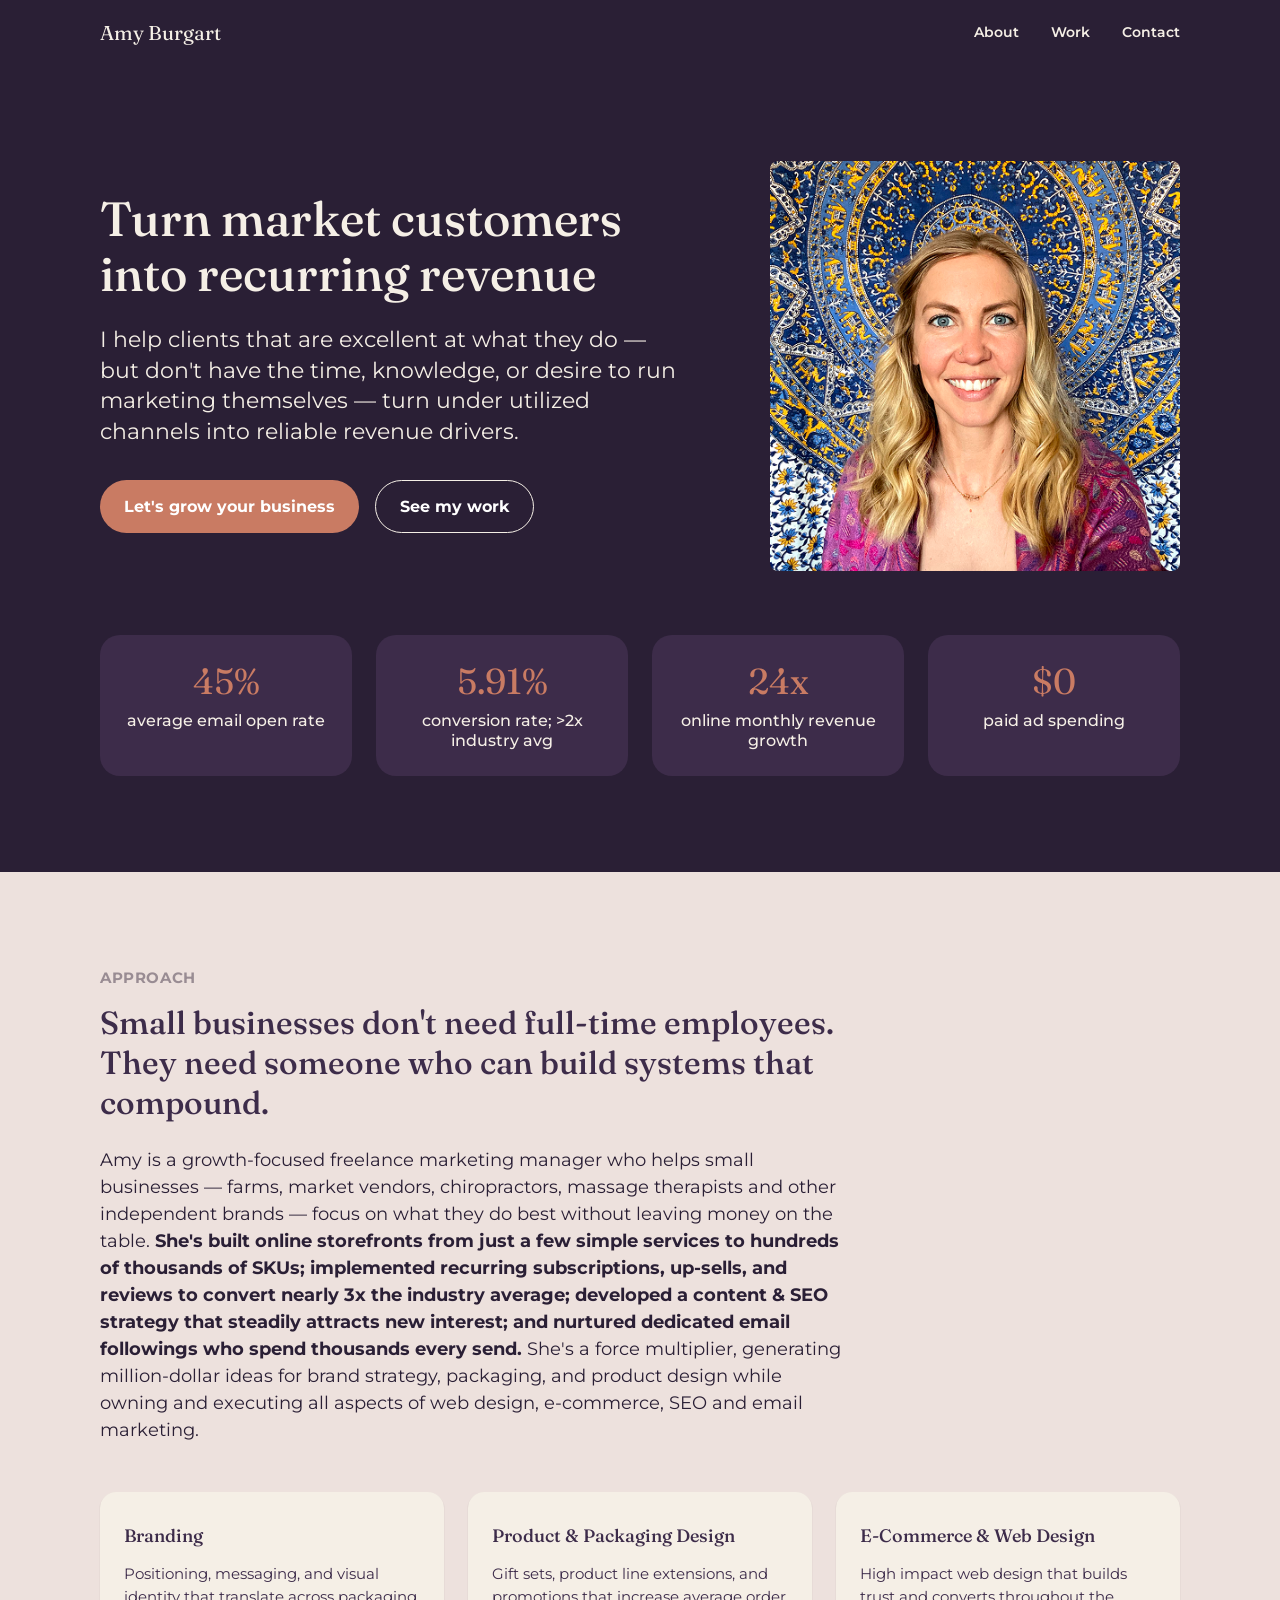
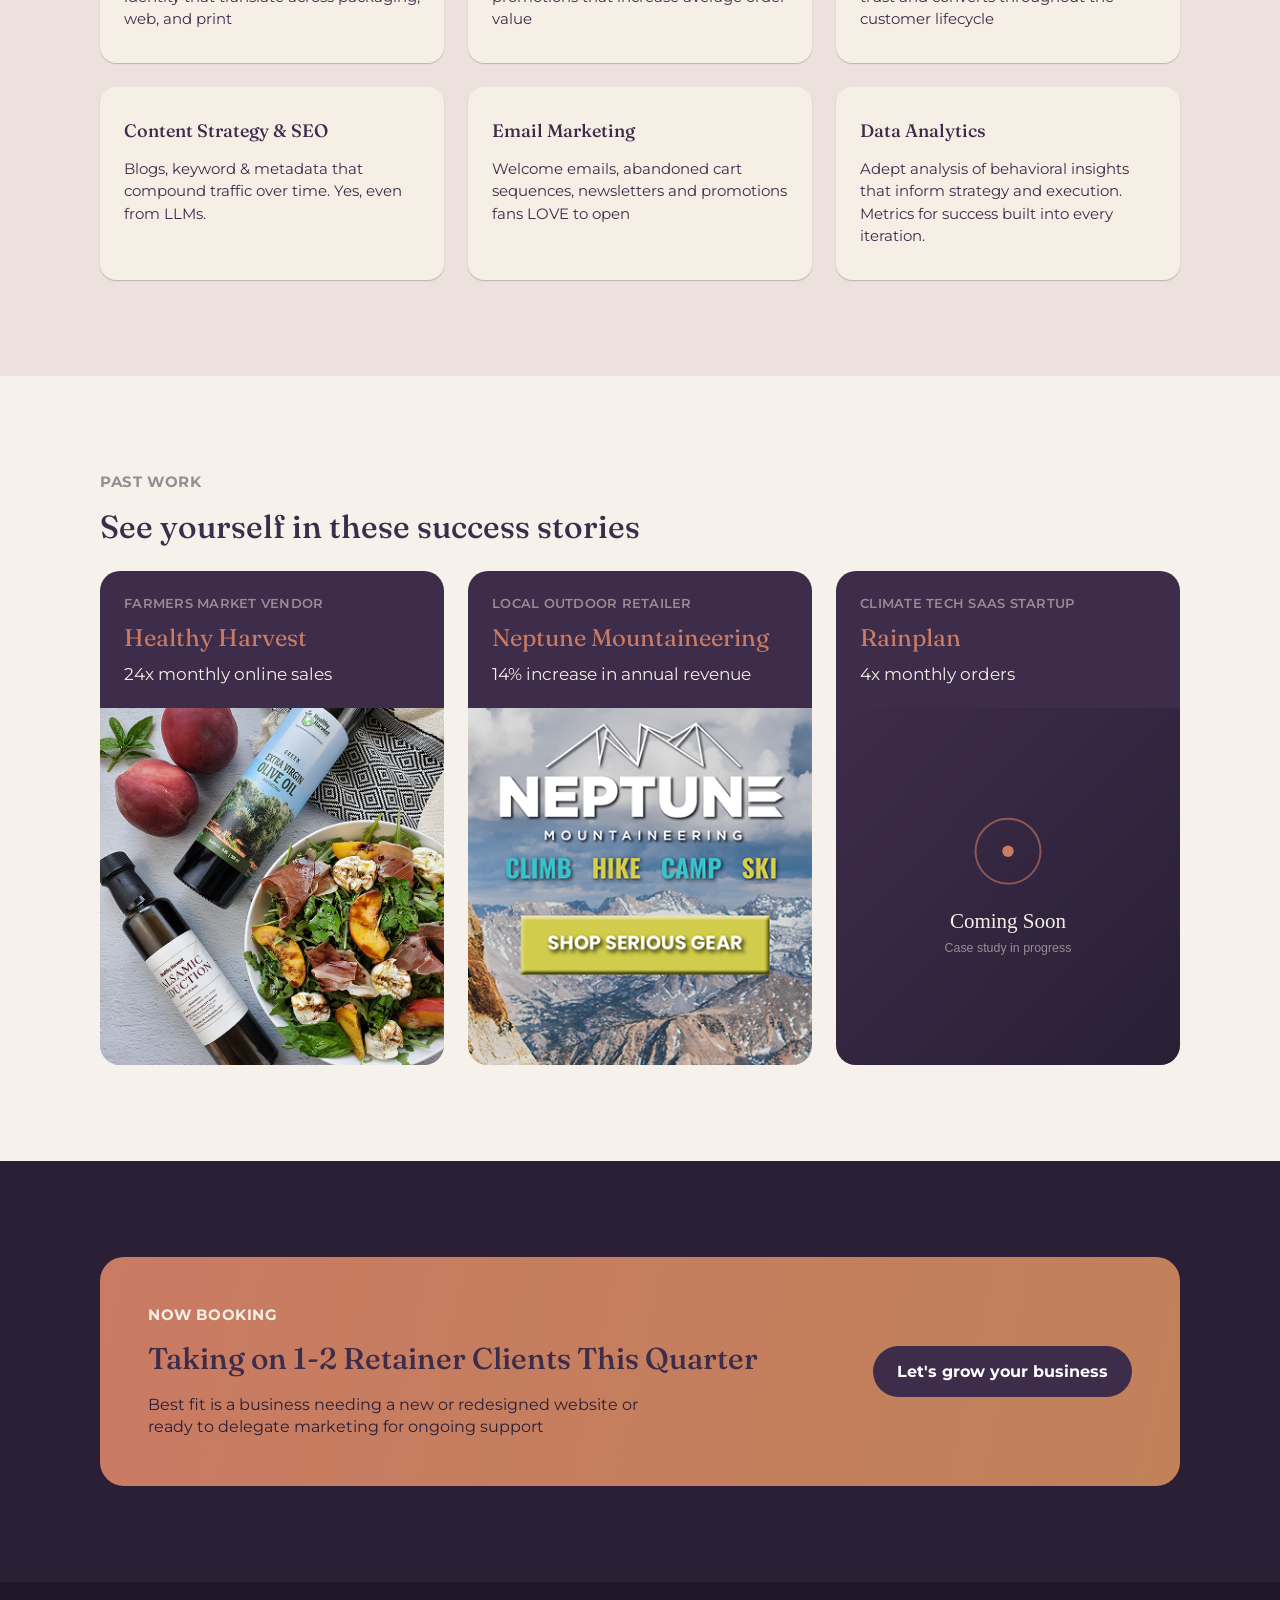
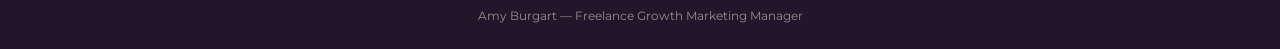
==== amy-burgart-site/index.html @ 0b1aeaa3 "Add files via upload" ====
<!DOCTYPE html>
<html lang="en">
<head>
<meta charset="UTF-8">
<meta name="viewport" content="width=device-width, initial-scale=1.0">
<title>Amy Burgart — Growth Marketing Manager</title>
<link rel="preconnect" href="https://fonts.googleapis.com">
<link href="https://fonts.googleapis.com/css2?family=Fraunces:opsz,wght@9..144,400;9..144,500;9..144,600&family=Montserrat:ital,wght@0,400;0,500;0,600;0,700;1,500&display=swap" rel="stylesheet">
<link rel="stylesheet" href="styles.css">
</head>
<body>

<nav class="site-nav">
  <div class="wrap">
    <a class="logo" href="index.html">Amy Burgart</a>
    <div class="links">
      <a href="about.html">About</a>
      <a href="index.html#work">Work</a>
      <a href="contact.html">Contact</a>
    </div>
  </div>
</nav>

<!-- HERO -->
<header class="hero">
  <div class="wrap hero-inner">
    <div class="hero-copy">
      <h1>Turn market customers into recurring revenue</h1>
      <p>I help clients that are excellent at what they do — but don't have the time, knowledge, or desire to run marketing themselves — turn under utilized channels into reliable revenue drivers.</p>
      <div class="btn-row">
        <a class="btn btn-primary" href="contact.html">Let's grow your business</a>
        <a class="btn btn-outline" href="#work">See my work</a>
      </div>
    </div>
    <div class="hero-portrait">
      <img src="assets/hero-portrait.png" alt="Amy Burgart">
    </div>
  </div>
  <div class="wrap">
    <div class="stats-row">
      <div class="stat-card"><span class="num">45%</span><span class="label">average email open rate</span></div>
      <div class="stat-card"><span class="num">5.91%</span><span class="label">conversion rate; &gt;2x industry avg</span></div>
      <div class="stat-card"><span class="num">24x</span><span class="label">online monthly revenue growth</span></div>
      <div class="stat-card"><span class="num">$0</span><span class="label">paid ad spending</span></div>
    </div>
  </div>
</header>

<!-- APPROACH -->
<section class="section bg-rose">
  <div class="wrap">
    <div class="approach-intro">
      <span class="eyebrow">Approach</span>
      <h2>Small businesses don't need full-time employees. They need someone who can build systems that compound.</h2>
      <p class="body">Amy is a growth-focused freelance marketing manager who helps small businesses — farms, market vendors, chiropractors, massage therapists and other independent brands — focus on what they do best without leaving money on the table. <b>She's built online storefronts from just a few simple services to hundreds of thousands of SKUs; implemented recurring subscriptions, up-sells, and reviews to convert nearly 3x the industry average; developed a content &amp; SEO strategy that steadily attracts new interest; and nurtured dedicated email followings who spend thousands every send.</b> She's a force multiplier, generating million-dollar ideas for brand strategy, packaging, and product design while owning and executing all aspects of web design, e-commerce, SEO and email marketing.</p>
    </div>
    <div class="service-grid">
      <div class="service-card">
        <h3>Branding</h3>
        <p>Positioning, messaging, and visual identity that translate across packaging, web, and print</p>
      </div>
      <div class="service-card">
        <h3>Product &amp; Packaging Design</h3>
        <p>Gift sets, product line extensions, and promotions that increase average order value</p>
      </div>
      <div class="service-card">
        <h3>E-Commerce &amp; Web Design</h3>
        <p>High impact web design that builds trust and converts throughout the customer lifecycle</p>
      </div>
      <div class="service-card">
        <h3>Content Strategy &amp; SEO</h3>
        <p>Blogs, keyword &amp; metadata that compound traffic over time. Yes, even from LLMs.</p>
      </div>
      <div class="service-card">
        <h3>Email Marketing</h3>
        <p>Welcome emails, abandoned cart sequences, newsletters and promotions fans LOVE to open</p>
      </div>
      <div class="service-card">
        <h3>Data Analytics</h3>
        <p>Adept analysis of behavioral insights that inform strategy and execution. Metrics for success built into every iteration.</p>
      </div>
    </div>
  </div>
</section>

<!-- PAST WORK -->
<section class="section bg-cream" id="work">
  <div class="wrap">
    <span class="eyebrow">Past Work</span>
    <h2>See yourself in these success stories</h2>
    <div class="past-work-grid">
      <a class="past-work-card" href="case-study-healthy-harvest.html">
        <div class="pw-header">
          <span class="pw-tag">Farmers Market Vendor</span>
          <span class="pw-title">Healthy Harvest</span>
          <span class="pw-result">24x monthly online sales</span>
        </div>
        <div class="pw-image"><img src="assets/past-work-healthy-harvest.png" alt="Healthy Harvest"></div>
      </a>
      <a class="past-work-card" href="case-study-neptune.html">
        <div class="pw-header">
          <span class="pw-tag">Local Outdoor Retailer</span>
          <span class="pw-title">Neptune Mountaineering</span>
          <span class="pw-result">14% increase in annual revenue</span>
        </div>
        <div class="pw-image"><img src="assets/past-work-neptune.png" alt="Neptune Mountaineering"></div>
      </a>
      <div class="past-work-card">
        <div class="pw-header">
          <span class="pw-tag">Climate Tech SaaS Startup</span>
          <span class="pw-title">Rainplan</span>
          <span class="pw-result">4x monthly orders</span>
        </div>
        <div class="pw-image"><img src="assets/past-work-rainplan-comingsoon.svg" alt="Rainplan case study coming soon"></div>
      </div>
    </div>
  </div>
</section>

<!-- CTA -->
<section class="cta-band" id="booking">
  <div class="wrap">
    <div class="cta-card">
      <div class="cta-copy">
        <span class="cta-eyebrow">Now Booking</span>
        <h3>Taking on 1-2 Retainer Clients This Quarter</h3>
        <p>Best fit is a business needing a new or redesigned website or ready to delegate marketing for ongoing support</p>
      </div>
      <a class="btn btn-dark" href="contact.html">Let's grow your business</a>
    </div>
  </div>
</section>

<footer class="site-footer">
  <p>Amy Burgart — Freelance Growth Marketing Manager</p>
</footer>

<script src="script.js" defer></script>
</body>
</html>
---- amy-burgart-site/styles.css ----
/* ===== Design tokens (from Figma) ===== */
:root {
  --deep-plum: #2a1f35;
  --plum-ink: #3d2c4a;
  --bleached-cedar: #20182a;
  --terracotta: #c97b63;
  --candle-ivory: #f5efe6;
  --mauve: #998c93;
  --dusty-rose: #ede1dd;
  --dawn-pink: #f7f1ec;
  --dawn-pink-2: #faf6f1;
  --ship-gray: #3a3240;
  --white: #ffffff;

  --font-display: 'Fraunces', Georgia, serif; /* stand-in for "Momo Trust Display" (custom/paid font not on Google Fonts) */
  --font-body: 'Montserrat', -apple-system, BlinkMacSystemFont, sans-serif;

  --content-width: 1128px;
}

* { box-sizing: border-box; }
html { scroll-behavior: smooth; }

/* ===== Motion / interaction polish ===== */
@media (prefers-reduced-motion: reduce) {
  *, *::before, *::after {
    animation-duration: 0.01ms !important;
    animation-iteration-count: 1 !important;
    transition-duration: 0.01ms !important;
    scroll-behavior: auto !important;
  }
}

.reveal {
  opacity: 0;
  transform: translateY(28px);
  transition: opacity 0.7s cubic-bezier(.16,.8,.3,1), transform 0.7s cubic-bezier(.16,.8,.3,1);
}
.reveal.is-visible { opacity: 1; transform: translateY(0); }
.reveal-stagger.is-visible { transition-delay: var(--reveal-delay, 0s); }

.site-nav {
  position: sticky;
  top: 0;
  z-index: 50;
  transition: box-shadow 0.3s ease, background 0.3s ease;
}
.site-nav.scrolled { box-shadow: 0 4px 20px rgba(0,0,0,.25); }
.site-nav .logo { transition: color 0.2s ease; }
.site-nav .links a {
  position: relative;
  padding-bottom: 2px;
}
.site-nav .links a::after {
  content: '';
  position: absolute;
  left: 0; right: 100%;
  bottom: -2px;
  height: 2px;
  background: var(--terracotta);
  transition: right 0.25s ease;
}
.site-nav .links a:hover::after { right: 0; }
body {
  margin: 0;
  font-family: var(--font-body);
  color: var(--ship-gray);
  background: var(--dawn-pink-2);
  -webkit-font-smoothing: antialiased;
}
img { max-width: 100%; display: block; }
a { text-decoration: none; color: inherit; }
p { margin: 0; }

.wrap {
  max-width: var(--content-width);
  margin: 0 auto;
  padding: 0 24px;
  width: 100%;
}

/* ===== Nav ===== */
.site-nav {
  background: var(--deep-plum);
  padding: 20px 24px;
}
.site-nav .wrap {
  display: flex;
  align-items: center;
  justify-content: space-between;
}
.site-nav .logo {
  font-family: var(--font-display);
  color: var(--candle-ivory);
  font-size: 20px;
}
.site-nav .links {
  display: flex;
  gap: 32px;
}
.site-nav .links a {
  color: var(--candle-ivory);
  font-weight: 600;
  font-size: 14px;
}
.site-nav .links a:hover { color: var(--terracotta); }

/* ===== Buttons ===== */
.btn {
  display: inline-flex;
  align-items: center;
  justify-content: center;
  padding: 16px 24px;
  border-radius: 48px;
  font-weight: 700;
  font-size: 16px;
  white-space: nowrap;
  cursor: pointer;
  border: none;
  position: relative;
  overflow: hidden;
  transition: transform 0.2s ease, box-shadow 0.2s ease, background 0.2s ease;
}
.btn:hover { transform: translateY(-2px); }
.btn:active { transform: translateY(0); }
.btn-primary {
  background: var(--terracotta);
  color: var(--white);
}
.btn-primary:hover { box-shadow: 0 10px 24px rgba(201,123,99,.4); }
.btn-outline {
  background: transparent;
  border: 1px solid var(--candle-ivory);
  color: var(--white);
}
.btn-outline:hover { background: rgba(245,239,230,.1); }
.btn-dark {
  background: var(--plum-ink);
  color: var(--white);
}
.btn-dark:hover { box-shadow: 0 10px 24px rgba(0,0,0,.35); }
.btn-row { display: flex; gap: 16px; padding: 8px 0; flex-wrap: wrap; }

/* ===== Hero (homepage) ===== */
.hero {
  background: var(--deep-plum);
  padding: 96px 24px;
}
.hero-inner {
  display: flex;
  align-items: center;
  justify-content: space-between;
  gap: 40px;
}
.hero-copy { max-width: 581px; flex: 1 1 420px; min-width: 0; }
.hero-copy h1 {
  font-family: var(--font-display);
  color: var(--candle-ivory);
  font-size: clamp(30px, 4.2vw, 48px);
  line-height: 1.15;
  margin: 0 0 24px;
  font-weight: 500;
}
.hero-copy p {
  color: var(--candle-ivory);
  font-size: clamp(16px, 2vw, 22px);
  line-height: 1.4;
  margin-bottom: 24px;
}
.hero-portrait {
  width: clamp(200px, 32vw, 457px);
  max-width: 100%;
  aspect-ratio: 1/1;
  border-radius: 8px;
  overflow: hidden;
  flex-shrink: 0;
}
.hero-portrait img { width: 100%; height: 100%; object-fit: cover; }

.stats-row {
  display: flex;
  gap: 24px;
  margin-top: 64px;
  flex-wrap: wrap;
}
.stat-card {
  background: var(--plum-ink);
  border-radius: 20px;
  padding: 24px;
  flex: 1 1 220px;
  text-align: center;
  transition: transform 0.25s ease, box-shadow 0.25s ease;
}
.stat-card:hover {
  transform: translateY(-4px);
  box-shadow: 0 16px 32px rgba(0,0,0,.25);
}
.stat-card .num {
  font-family: var(--font-display);
  color: var(--terracotta);
  font-size: 36px;
  display: block;
  margin-bottom: 8px;
}
.stat-card .label {
  color: var(--candle-ivory);
  font-size: 16px;
  font-weight: 500;
  line-height: 1.3;
}

/* ===== Section base ===== */
.section {
  padding: 96px 24px;
}
.section.bg-rose { background: var(--dusty-rose); }
.section.bg-cream { background: var(--dawn-pink); }
.section.bg-cream2 { background: var(--dawn-pink-2); }
.section.bg-plum { background: var(--deep-plum); }
.eyebrow {
  font-weight: 700;
  font-size: 15px;
  letter-spacing: 0.04em;
  color: var(--mauve);
  text-transform: uppercase;
  margin-bottom: 16px;
  display: block;
}
.eyebrow.terracotta { color: var(--terracotta); }
.section h2 {
  font-family: var(--font-display);
  color: var(--plum-ink);
  font-size: 32px;
  font-weight: 500;
  line-height: 1.25;
  margin: 0 0 24px;
}

/* Approach */
.approach-intro { max-width: 748px; margin-bottom: 48px; }
.approach-intro p.body {
  font-size: 18px;
  line-height: 1.5;
  color: var(--deep-plum);
}
.approach-intro p.body b { font-weight: 700; }

.service-grid {
  display: grid;
  grid-template-columns: repeat(3, 1fr);
  gap: 24px;
}
.service-card {
  background: var(--candle-ivory);
  border-radius: 16px;
  padding: 32px 24px;
  box-shadow: 0 1px 1px rgba(0,0,0,.15), 0 1px 1.5px rgba(0,0,0,.08);
  transition: transform 0.25s ease, box-shadow 0.25s ease;
}
.service-card:hover {
  transform: translateY(-4px);
  box-shadow: 0 16px 28px rgba(61,44,74,.18);
}
.service-card h3 {
  font-family: var(--font-display);
  font-size: 18px;
  font-weight: 500;
  color: var(--plum-ink);
  margin: 0 0 16px;
}
.service-card p {
  font-size: 15px;
  line-height: 1.5;
  color: var(--plum-ink);
}

/* Past work */
.past-work-grid {
  display: grid;
  grid-template-columns: repeat(3, 1fr);
  gap: 24px;
}
.past-work-card {
  border-radius: 20px;
  overflow: hidden;
  display: flex;
  flex-direction: column;
  transition: transform 0.3s ease, box-shadow 0.3s ease;
}
.past-work-card:hover {
  transform: translateY(-6px);
  box-shadow: 0 20px 40px rgba(0,0,0,.3);
}
.past-work-card .pw-image { overflow: hidden; }
.past-work-card .pw-image img { transition: transform 0.5s cubic-bezier(.16,.8,.3,1); }
.past-work-card:hover .pw-image img { transform: scale(1.08); }
.past-work-card .pw-header {
  background: var(--plum-ink);
  padding: 24px;
}
.past-work-card .pw-tag {
  color: var(--mauve);
  font-size: 13px;
  font-weight: 600;
  letter-spacing: .02em;
  text-transform: uppercase;
  display: block;
  margin-bottom: 12px;
}
.past-work-card .pw-title {
  font-family: var(--font-display);
  color: var(--terracotta);
  font-size: 24px;
  display: block;
  margin-bottom: 12px;
}
.past-work-card .pw-result {
  color: var(--candle-ivory);
  font-size: 17px;
}
.past-work-card .pw-image {
  aspect-ratio: 360/374;
  background: linear-gradient(135deg, var(--dusty-rose), var(--mauve));
}
.past-work-card .pw-image img { width: 100%; height: 100%; object-fit: cover; }

/* Testimonial */
.testimonial {
  text-align: center;
  max-width: 748px;
  margin: 0 auto;
}
.testimonial .quote-mark {
  font-family: var(--font-body);
  font-weight: 700;
  font-size: 32px;
  color: #7a487a;
  display: block;
  margin-bottom: 8px;
}
.testimonial p.quote {
  font-style: italic;
  font-weight: 500;
  font-size: 20px;
  color: var(--plum-ink);
  margin-bottom: 16px;
  line-height: 1.4;
}
.testimonial .who {
  color: #7a487a;
  font-weight: 600;
  font-size: 16px;
}

/* CTA band */
.cta-band {
  background: var(--deep-plum);
  padding: 96px 24px;
}
.cta-card {
  background: linear-gradient(102deg, #c97b63 0%, #b8874f 100%);
  background-size: 200% 200%;
  border-radius: 24px;
  padding: 48px;
  display: flex;
  align-items: center;
  justify-content: space-between;
  gap: 48px;
  flex-wrap: wrap;
  transition: background-position 0.6s ease, box-shadow 0.3s ease;
}
.cta-card:hover {
  background-position: 100% 100%;
  box-shadow: 0 20px 48px rgba(201,123,99,.35);
}
.cta-card .cta-copy { flex: 1 1 400px; }
.cta-card .cta-eyebrow {
  color: var(--candle-ivory);
  font-weight: 700;
  font-size: 15px;
  letter-spacing: .04em;
  text-transform: uppercase;
  display: block;
  margin-bottom: 16px;
}
.cta-card h3 {
  font-family: var(--font-display);
  color: var(--plum-ink);
  font-size: 30px;
  font-weight: 500;
  margin: 0 0 16px;
  line-height: 1.25;
}
.cta-card p {
  color: var(--deep-plum);
  font-size: 16px;
  line-height: 1.4;
  max-width: 496px;
}

/* Simple centered CTA (case studies) */
.cta-simple {
  background: var(--deep-plum);
  padding: 96px 24px;
  text-align: center;
}
.cta-simple h2 {
  font-family: var(--font-display);
  color: var(--candle-ivory);
  font-size: 34px;
  font-weight: 500;
  margin: 0 0 20px;
}
.cta-simple p {
  color: var(--candle-ivory);
  font-size: 16px;
  line-height: 1.5;
  max-width: 480px;
  margin: 0 auto 28px;
}

/* Footer */
.site-footer {
  background: var(--bleached-cedar);
  padding: 26px 20px;
  text-align: center;
}
.site-footer p {
  color: rgba(245,239,230,.55);
  font-size: 12px;
}

/* ===== Case study pages ===== */
.cs-hero {
  background: var(--deep-plum);
  padding: 96px 24px;
  text-align: center;
}
.cs-hero .cs-eyebrow {
  color: var(--terracotta);
  font-weight: 700;
  font-size: 15px;
  letter-spacing: .04em;
  text-transform: uppercase;
  display: block;
  margin-bottom: 16px;
}
.cs-hero h1 {
  font-family: var(--font-display);
  color: var(--candle-ivory);
  font-size: 44px;
  font-weight: 500;
  line-height: 1.2;
  max-width: 836px;
  margin: 0 auto 32px;
}
.cs-hero hr {
  border: none;
  border-top: 1px solid rgba(245,239,230,.2);
  width: 100%;
  max-width: 748px;
  margin: 0 auto 40px;
}
.cs-meta {
  display: flex;
  gap: 48px;
  justify-content: center;
  flex-wrap: wrap;
}
.cs-meta div { text-align: left; }
.cs-meta .k {
  color: var(--mauve);
  font-size: 15px;
  font-weight: 700;
  display: block;
  margin-bottom: 12px;
}
.cs-meta .v {
  color: var(--candle-ivory);
  font-size: 19px;
  font-weight: 700;
}

.cs-result-banner {
  background: var(--terracotta);
  padding: 48px 24px;
  text-align: center;
}
.cs-result-banner h2 {
  font-family: var(--font-display);
  color: var(--candle-ivory);
  font-size: 30px;
  font-weight: 500;
  margin: 0 0 12px;
}
.cs-result-banner p {
  color: var(--candle-ivory);
  font-size: 16px;
}

.cs-challenge {
  background: var(--dusty-rose);
  padding: 96px 24px;
  text-align: center;
}
.cs-challenge .inner { max-width: 872px; margin: 0 auto; }
.cs-challenge p.body {
  font-size: 17px;
  line-height: 1.5;
  color: var(--deep-plum);
  max-width: 748px;
  margin: 0 auto 40px;
  text-align: left;
}
.cs-challenge-photo {
  width: 100%;
  aspect-ratio: 872/502;
  border-radius: 8px;
  overflow: hidden;
  background: linear-gradient(135deg, var(--mauve), var(--plum-ink));
}
.cs-challenge-photo img { width: 100%; height: 100%; object-fit: cover; }

.dataviz {
  background: var(--deep-plum);
  padding: 80px 24px;
}
.dataviz-head { text-align: center; margin-bottom: 40px; }
.dataviz-head h2 {
  font-family: var(--font-display);
  color: var(--candle-ivory);
  font-size: 30px;
  font-weight: 500;
}
.dataviz-cards {
  display: grid;
  grid-template-columns: 1.3fr 1fr;
  gap: 24px;
}
.dv-card {
  background: rgba(245,239,230,.05);
  border: 1px solid rgba(245,239,230,.12);
  border-radius: 16px;
  padding: 28px;
}
.dv-card .dv-title {
  color: rgba(245,239,230,.55);
  font-size: 12px;
  letter-spacing: .08em;
  text-transform: uppercase;
  margin-bottom: 24px;
  display: block;
}
.bar-metric { margin-bottom: 20px; }
.bar-metric .bar-label {
  color: rgba(245,239,230,.7);
  font-size: 13px;
  margin-bottom: 6px;
  display: block;
}
.bar-track {
  position: relative;
  height: 24px;
}
.bar-fill {
  height: 100%;
  border-radius: 4px;
  background: rgba(245,239,230,.25);
  display: flex;
  align-items: center;
}
.bar-fill.hi { background: var(--terracotta); }
.bar-fill .bar-text {
  font-size: 12px;
  color: var(--candle-ivory);
  padding-left: 10px;
  white-space: nowrap;
}
.bar-fill.hi .bar-text { color: var(--candle-ivory); font-weight: 700; }
.dv-card .dv-note {
  color: rgba(245,239,230,.55);
  font-size: 12.5px;
  margin-top: 20px;
}
.donut-wrap { display: flex; justify-content: center; margin-bottom: 20px; }
.dv-card .dv-caption {
  color: rgba(245,239,230,.55);
  font-size: 12.5px;
  text-align: center;
  line-height: 1.5;
}
.stats-row-light {
  display: flex;
  gap: 24px;
  flex-wrap: wrap;
  margin-top: 32px;
}
.stats-row-light .stat-card {
  background: var(--white);
  flex: 1 1 220px;
}
.stats-row-light .stat-card .label { color: var(--plum-ink); }

.timeline-section {
  background: var(--dawn-pink-2);
  padding: 96px 24px;
}
.timeline-inner { max-width: 812px; margin: 0 auto; }
.timeline-inner .eyebrow { text-align: left; }
.timeline-inner h2 { text-align: left; }
.timeline {
  border-left: 2px solid rgba(61,44,74,.12);
  padding-left: 32px;
  margin-top: 40px;
}
.timeline-item {
  position: relative;
  padding-bottom: 36px;
}
.timeline-item .dot {
  position: absolute;
  left: -38px;
  top: 4px;
  width: 18px;
  height: 18px;
  border-radius: 9px;
  background: var(--terracotta);
  border: 3px solid var(--dawn-pink-2);
  transform: scale(0);
  transition: transform 0.4s cubic-bezier(.34,1.56,.64,1);
}
.timeline-item.is-visible .dot { transform: scale(1); }
.timeline-item .tag {
  color: var(--terracotta);
  font-weight: 700;
  font-size: 15px;
  display: block;
  margin-bottom: 8px;
}
.timeline-item h4 {
  font-family: var(--font-display);
  color: var(--plum-ink);
  font-size: 18px;
  font-weight: 500;
  margin: 0 0 10px;
}
.timeline-item p {
  color: var(--ship-gray);
  font-size: 14.5px;
  line-height: 1.55;
}

.assets-section {
  background: var(--dusty-rose);
  padding: 96px 24px;
  text-align: center;
}
.assets-section h2 { text-align: center; }
.assets-gallery {
  max-width: 836px;
  margin: 40px auto 0;
  display: flex;
  flex-direction: column;
  gap: 32px;
}
.gallery-tag {
  background: var(--mauve);
  color: var(--plum-ink);
  font-weight: 700;
  font-size: 15px;
  text-align: center;
  padding: 8px 16px;
  border-radius: 8px;
}
.gallery-tag.after { background: var(--terracotta); }
.gallery-photo {
  border-radius: 8px;
  overflow: hidden;
  background: linear-gradient(135deg, var(--mauve), var(--plum-ink));
}
.gallery-photo img { width: 100%; height: 100%; object-fit: cover; }
.gallery-row { display: flex; gap: 16px; }
.gallery-row .gallery-photo { flex: 1; aspect-ratio: 3/4; }
.gallery-wide { aspect-ratio: 836/198; }

/* ===== About page ===== */
.bio-grid {
  display: flex;
  gap: 64px;
  align-items: flex-start;
}
.bio-photo {
  width: 320px;
  flex-shrink: 0;
  border-radius: 16px;
  overflow: hidden;
  aspect-ratio: 1/1;
}
.bio-photo img { width: 100%; height: 100%; object-fit: cover; }
.bio-copy p {
  font-size: 17px;
  line-height: 1.6;
  color: var(--deep-plum);
  margin-bottom: 20px;
}
.bio-copy p:last-child { margin-bottom: 0; }

.values-grid {
  display: grid;
  grid-template-columns: repeat(3, 1fr);
  gap: 24px;
  margin-top: 48px;
}
.value-card {
  background: var(--white);
  border-radius: 16px;
  padding: 36px 28px 32px;
  transition: transform 0.25s ease, box-shadow 0.25s ease;
}
.value-card:hover {
  transform: translateY(-4px);
  box-shadow: 0 16px 28px rgba(61,44,74,.12);
}
.value-card .value-num {
  font-family: var(--font-display);
  color: var(--terracotta);
  font-size: 28px;
  line-height: 1;
  display: block;
  margin-bottom: 24px;
}
.value-card h3 {
  font-family: var(--font-display);
  color: var(--plum-ink);
  font-size: 18px;
  font-weight: 500;
  line-height: 1.3;
  margin: 0 0 14px;
}
.value-card p {
  font-size: 14.5px;
  line-height: 1.6;
  color: var(--ship-gray);
}

.facts-strip {
  display: flex;
  gap: 24px;
  flex-wrap: wrap;
  justify-content: center;
}
.fact {
  text-align: center;
  flex: 1 1 200px;
}
.fact .fact-num {
  font-family: var(--font-display);
  color: var(--candle-ivory);
  font-size: 30px;
  display: block;
  margin-bottom: 8px;
}
.fact .fact-label {
  color: var(--mauve);
  font-size: 14px;
}

@media (max-width: 800px) {
  .bio-grid { flex-direction: column; align-items: center; text-align: left; }
  .bio-photo { width: 240px; }
  .values-grid { grid-template-columns: 1fr; }
}

/* ===== Contact form ===== */
.contact-form { display: flex; flex-direction: column; gap: 20px; }
.form-row { display: flex; flex-direction: column; gap: 8px; }
.form-row label {
  font-size: 14px;
  font-weight: 600;
  color: var(--plum-ink);
}
.form-row input,
.form-row textarea {
  font-family: var(--font-body);
  font-size: 15px;
  padding: 12px 16px;
  border-radius: 10px;
  border: 1px solid rgba(61,44,74,.2);
  background: var(--white);
  color: var(--ship-gray);
  resize: vertical;
}
.form-row input:focus,
.form-row textarea:focus {
  outline: none;
  border-color: var(--terracotta);
}
.contact-form button {
  border: none;
  font-family: var(--font-body);
  margin-top: 4px;
}
.form-success, .form-error {
  background: var(--white);
  border-radius: 16px;
  padding: 32px;
  text-align: center;
}
.form-success h3 {
  font-family: var(--font-display);
  color: var(--plum-ink);
  font-size: 22px;
  margin: 0 0 12px;
}
.form-success p, .form-error p {
  color: var(--ship-gray);
  font-size: 15px;
  line-height: 1.5;
}
.form-success a, .form-error a { color: var(--terracotta); font-weight: 600; }

/* ===== Responsive ===== */
@media (max-width: 900px) {
  .service-grid { grid-template-columns: 1fr; }
  .past-work-grid { grid-template-columns: 1fr; }
  .dataviz-cards { grid-template-columns: 1fr; }
  .cs-meta { justify-content: flex-start; flex-direction: column; gap: 20px; }
  .cta-card { flex-direction: column; text-align: center; align-items: center; }
  .cta-card p { margin: 0 auto; }
  .gallery-row { flex-direction: column; }
  .site-nav .links { gap: 16px; }
}
@media (max-width: 680px) {
  .hero-inner { flex-direction: column; }
  .hero-copy { max-width: 100%; }
  .hero-portrait { width: min(70vw, 380px); }
}
@media (max-width: 600px) {
  .hero-copy h1 { font-size: 34px; }
  .section h2 { font-size: 26px; }
  .cs-hero h1 { font-size: 30px; }
}
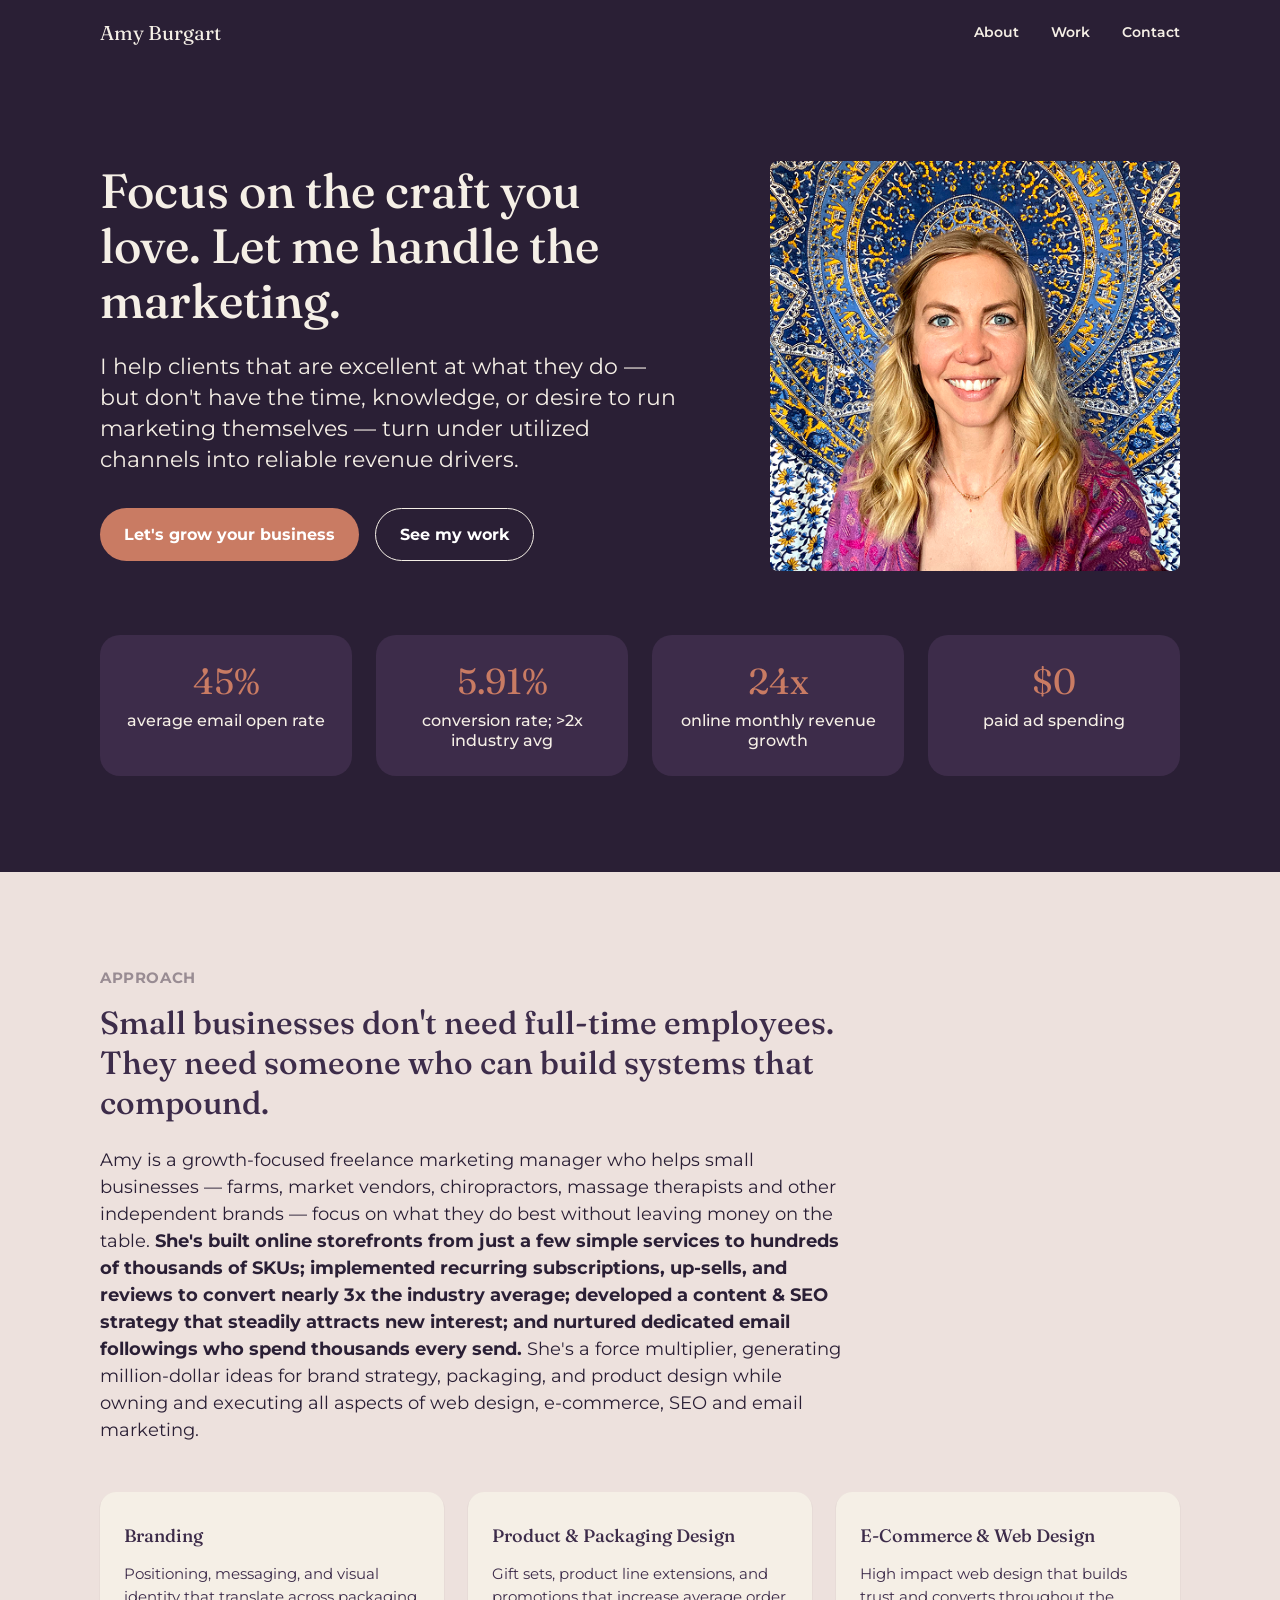
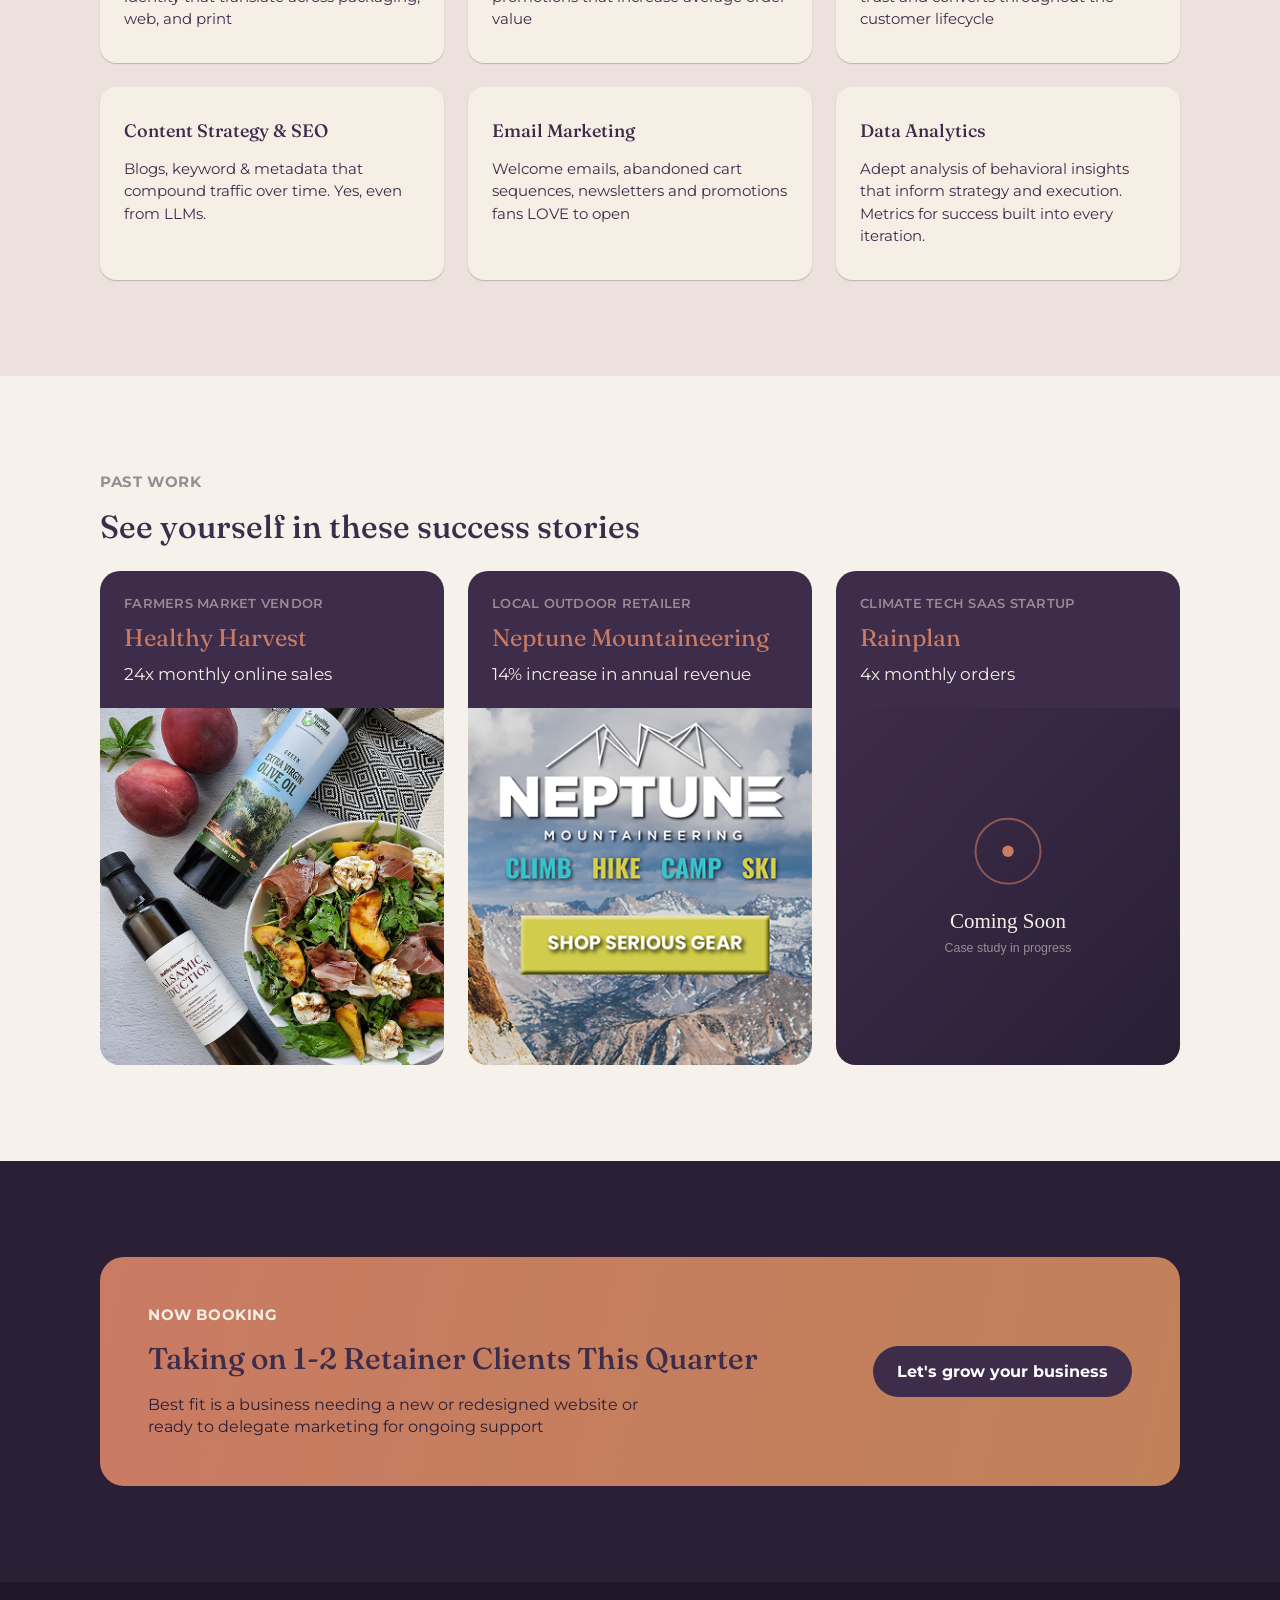
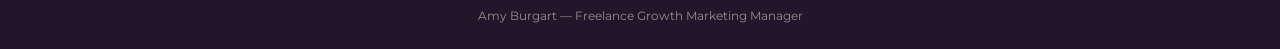
==== commit b68f7990: "Update hero headline on portfolio home page Co-Authored-By: Claude Sonnet 5 <noreply@anthropic.com> " ====
--- a/amy-burgart-site/index.html
+++ b/amy-burgart-site/index.html
@@ -25,7 +25,7 @@
 <header class="hero">
   <div class="wrap hero-inner">
     <div class="hero-copy">
-      <h1>Turn market customers into recurring revenue</h1>
+      <h1>Focus on the craft you love. Let me handle the marketing.</h1>
       <p>I help clients that are excellent at what they do — but don't have the time, knowledge, or desire to run marketing themselves — turn under utilized channels into reliable revenue drivers.</p>
       <div class="btn-row">
         <a class="btn btn-primary" href="contact.html">Let's grow your business</a>
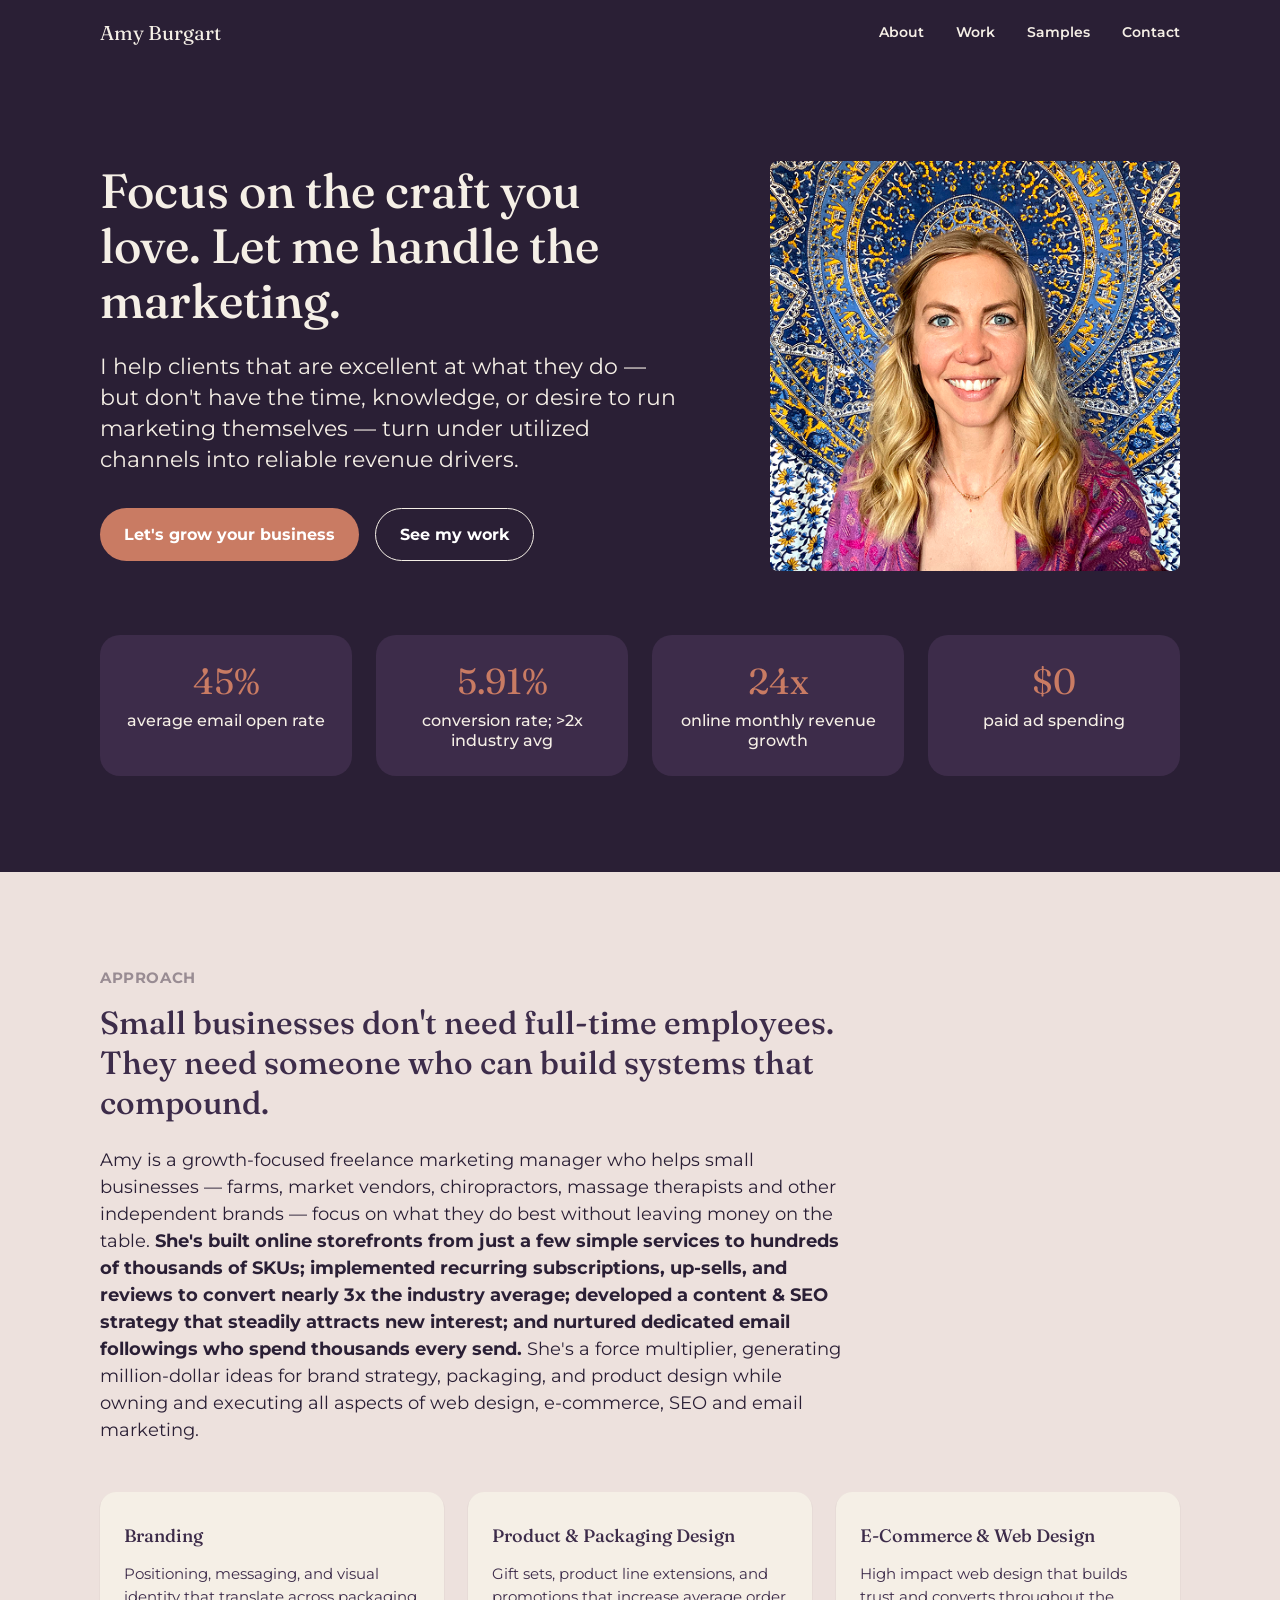
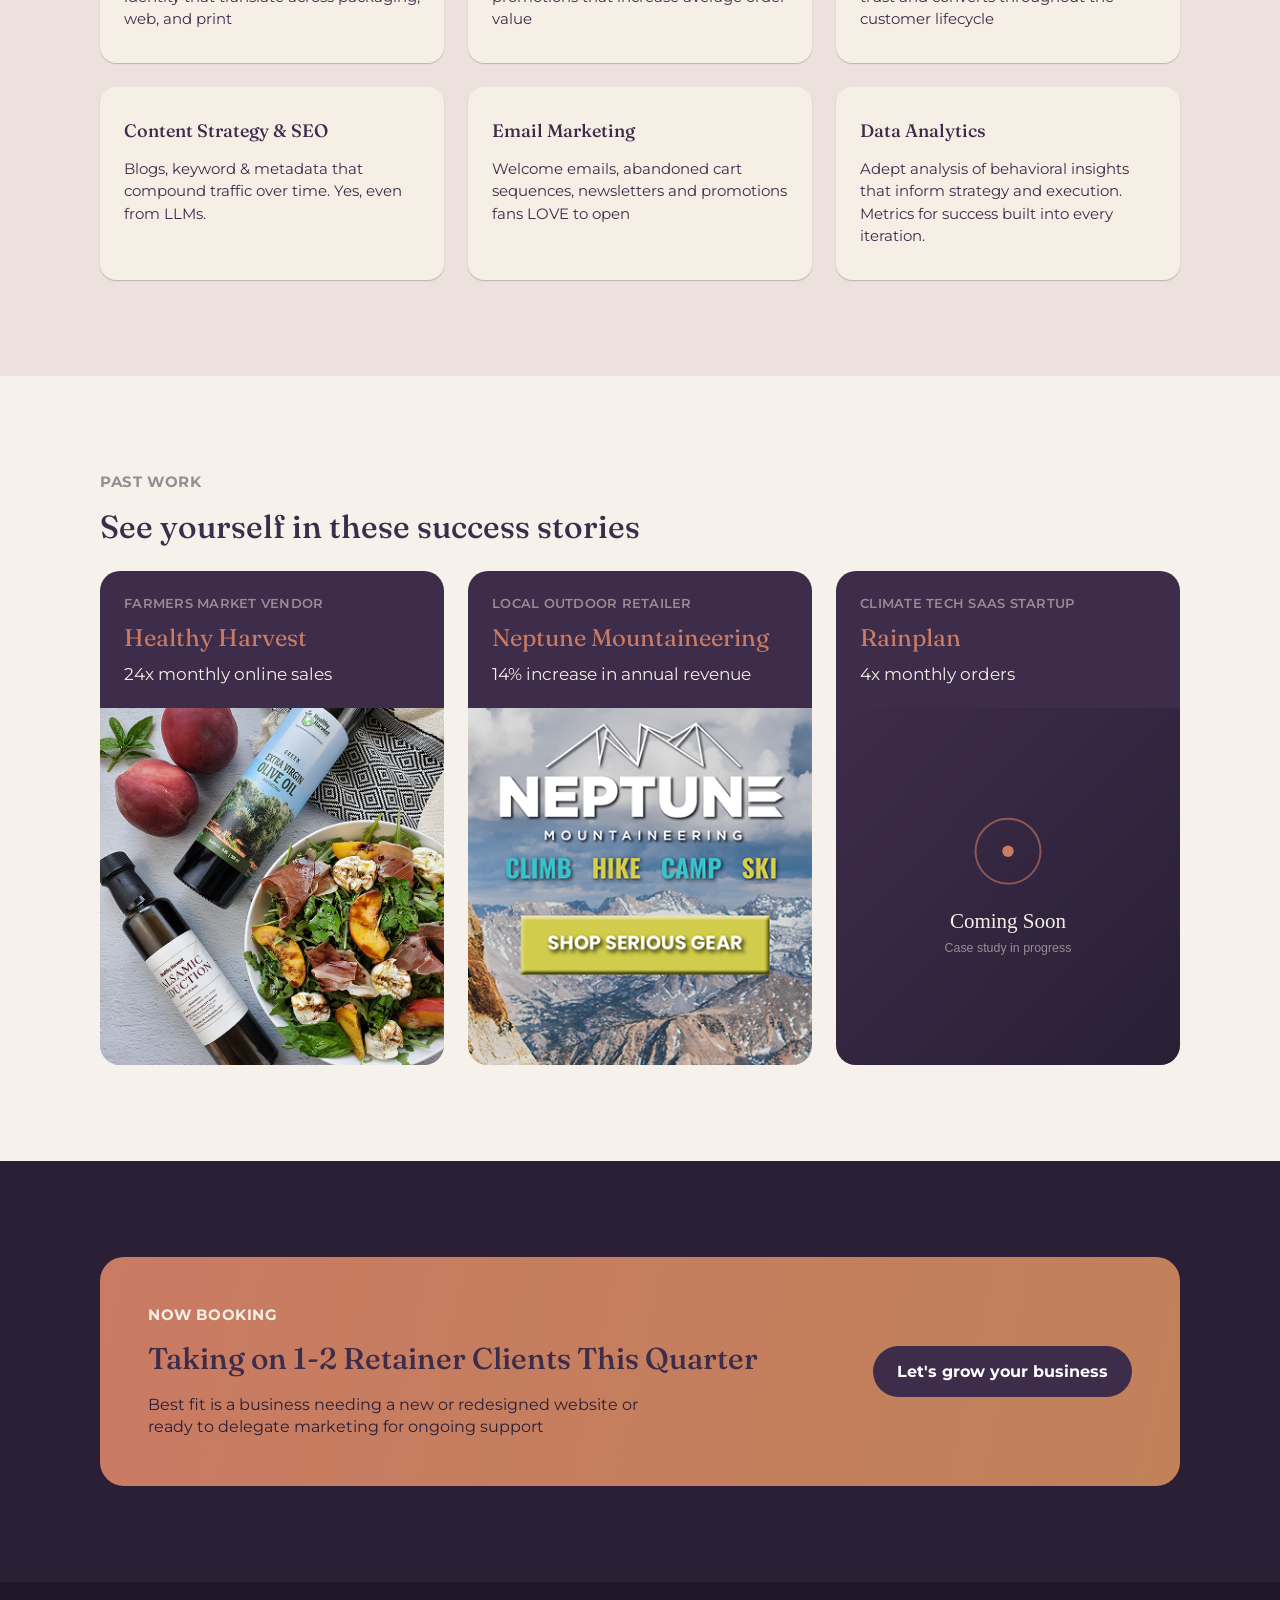
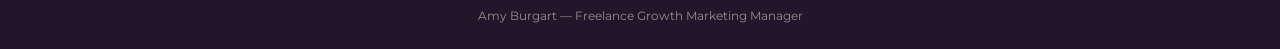
==== commit b477e60c: "Add Additional Samples page with design sample gallery New page showcasing mobile app, web applicati" ====
--- a/amy-burgart-site/index.html
+++ b/amy-burgart-site/index.html
@@ -13,9 +13,13 @@
 <nav class="site-nav">
   <div class="wrap">
     <a class="logo" href="index.html">Amy Burgart</a>
-    <div class="links">
+    <button class="nav-toggle" type="button" aria-label="Menu" aria-expanded="false" aria-controls="nav-links">
+      <span></span><span></span><span></span>
+    </button>
+    <div class="links" id="nav-links">
       <a href="about.html">About</a>
       <a href="index.html#work">Work</a>
+      <a href="additional-samples.html">Samples</a>
       <a href="contact.html">Contact</a>
     </div>
   </div>
--- a/amy-burgart-site/styles.css
+++ b/amy-burgart-site/styles.css
@@ -104,6 +104,52 @@
   font-size: 14px;
 }
 .site-nav .links a:hover { color: var(--terracotta); }
+
+.nav-toggle {
+  display: none;
+  flex-direction: column;
+  justify-content: center;
+  gap: 5px;
+  width: 32px;
+  height: 32px;
+  padding: 0;
+  background: transparent;
+  border: none;
+  cursor: pointer;
+  flex-shrink: 0;
+}
+.nav-toggle span {
+  display: block;
+  width: 100%;
+  height: 2px;
+  background: var(--candle-ivory);
+  border-radius: 2px;
+  transition: transform 0.25s ease, opacity 0.25s ease;
+}
+.site-nav.nav-open .nav-toggle span:nth-child(1) { transform: translateY(7px) rotate(45deg); }
+.site-nav.nav-open .nav-toggle span:nth-child(2) { opacity: 0; }
+.site-nav.nav-open .nav-toggle span:nth-child(3) { transform: translateY(-7px) rotate(-45deg); }
+
+@media (max-width: 680px) {
+  .nav-toggle { display: flex; }
+  .site-nav .links {
+    position: absolute;
+    top: 100%;
+    left: 0;
+    right: 0;
+    flex-direction: column;
+    gap: 0;
+    background: var(--deep-plum);
+    max-height: 0;
+    overflow: hidden;
+    transition: max-height 0.3s ease;
+  }
+  .site-nav.nav-open .links { max-height: 240px; }
+  .site-nav .links a {
+    padding: 16px 24px;
+    border-top: 1px solid rgba(245,239,230,.1);
+  }
+}
 
 /* ===== Buttons ===== */
 .btn {
@@ -373,7 +419,7 @@
   background-position: 100% 100%;
   box-shadow: 0 20px 48px rgba(201,123,99,.35);
 }
-.cta-card .cta-copy { flex: 1 1 400px; }
+.cta-card .cta-copy { flex: 1 1 400px; min-width: 0; }
 .cta-card .cta-eyebrow {
   color: var(--candle-ivory);
   font-weight: 700;
@@ -825,8 +871,10 @@
   .past-work-grid { grid-template-columns: 1fr; }
   .dataviz-cards { grid-template-columns: 1fr; }
   .cs-meta { justify-content: flex-start; flex-direction: column; gap: 20px; }
-  .cta-card { flex-direction: column; text-align: center; align-items: center; }
+  .cta-card { flex-direction: column; text-align: center; align-items: center; padding: 32px 24px; }
+  .cta-card .cta-copy { width: 100%; }
   .cta-card p { margin: 0 auto; }
+  .cta-card .btn { width: 100%; white-space: normal; }
   .gallery-row { flex-direction: column; }
   .site-nav .links { gap: 16px; }
 }
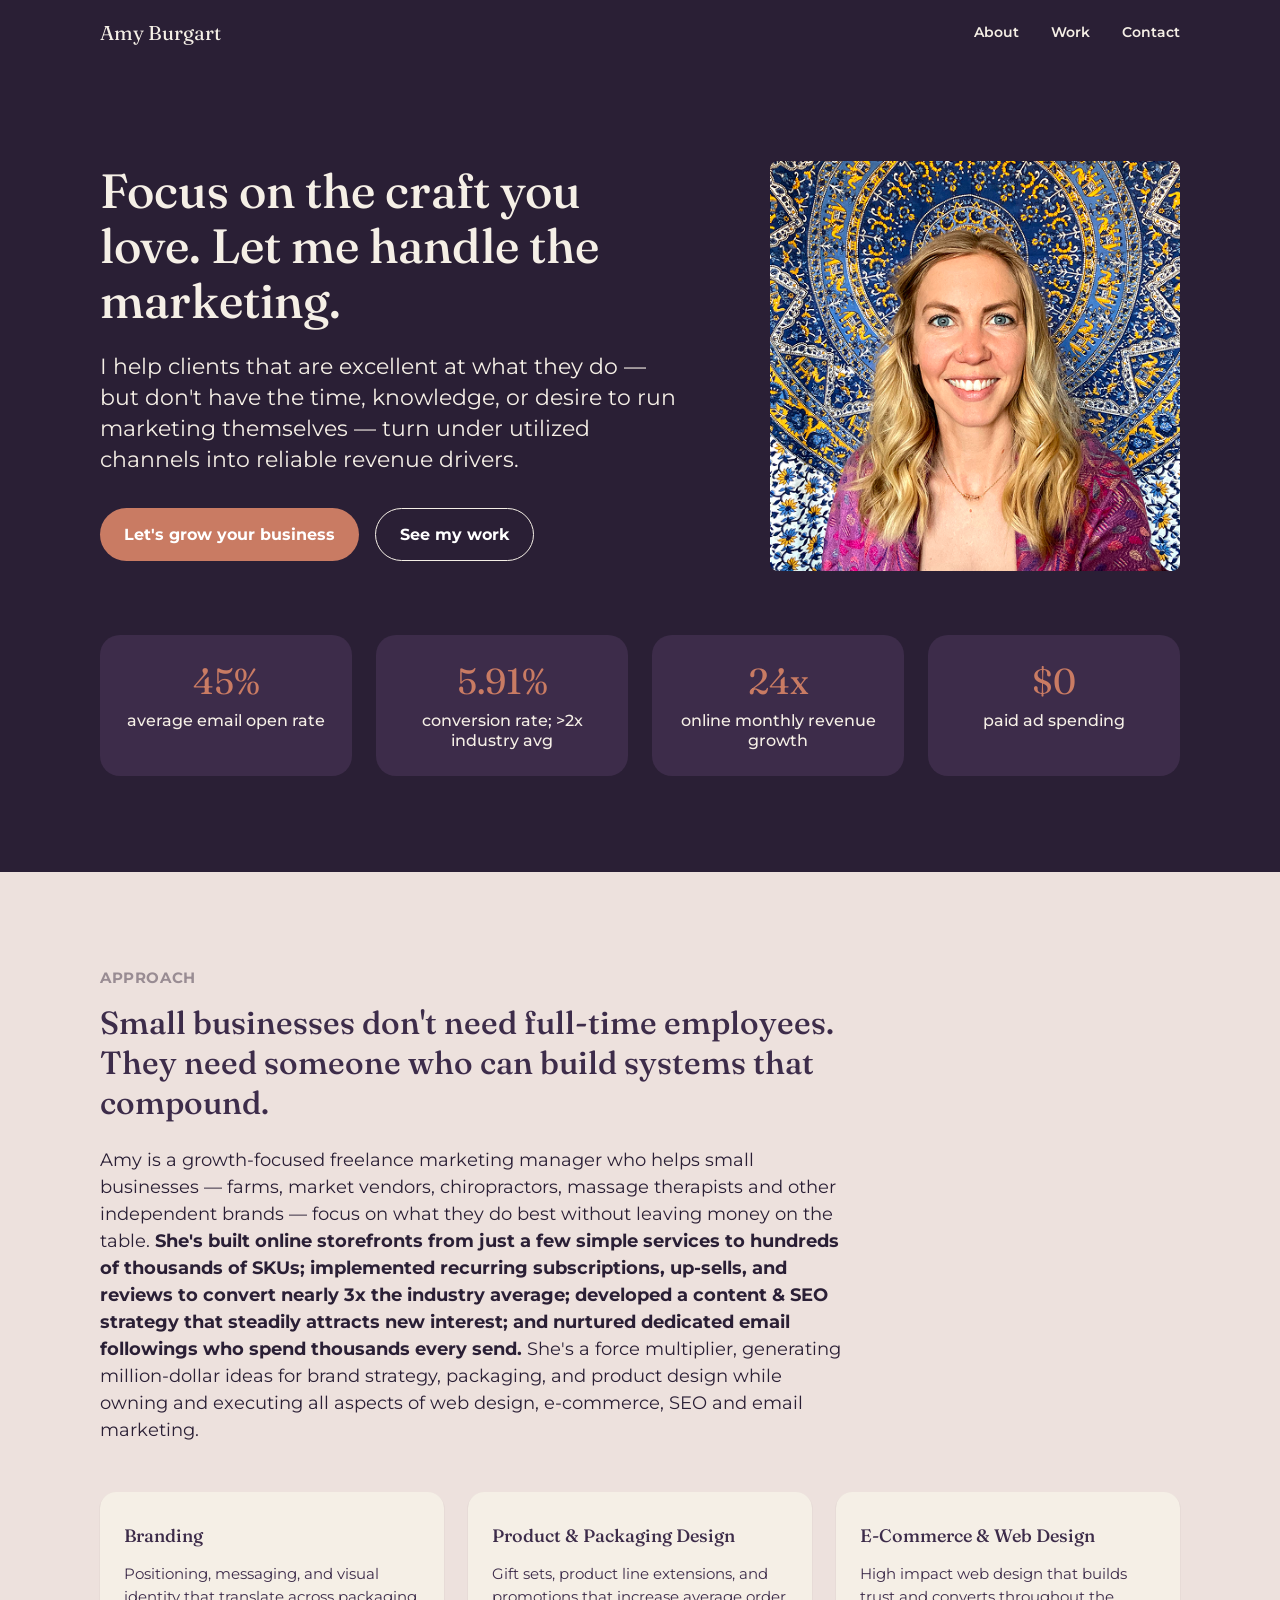
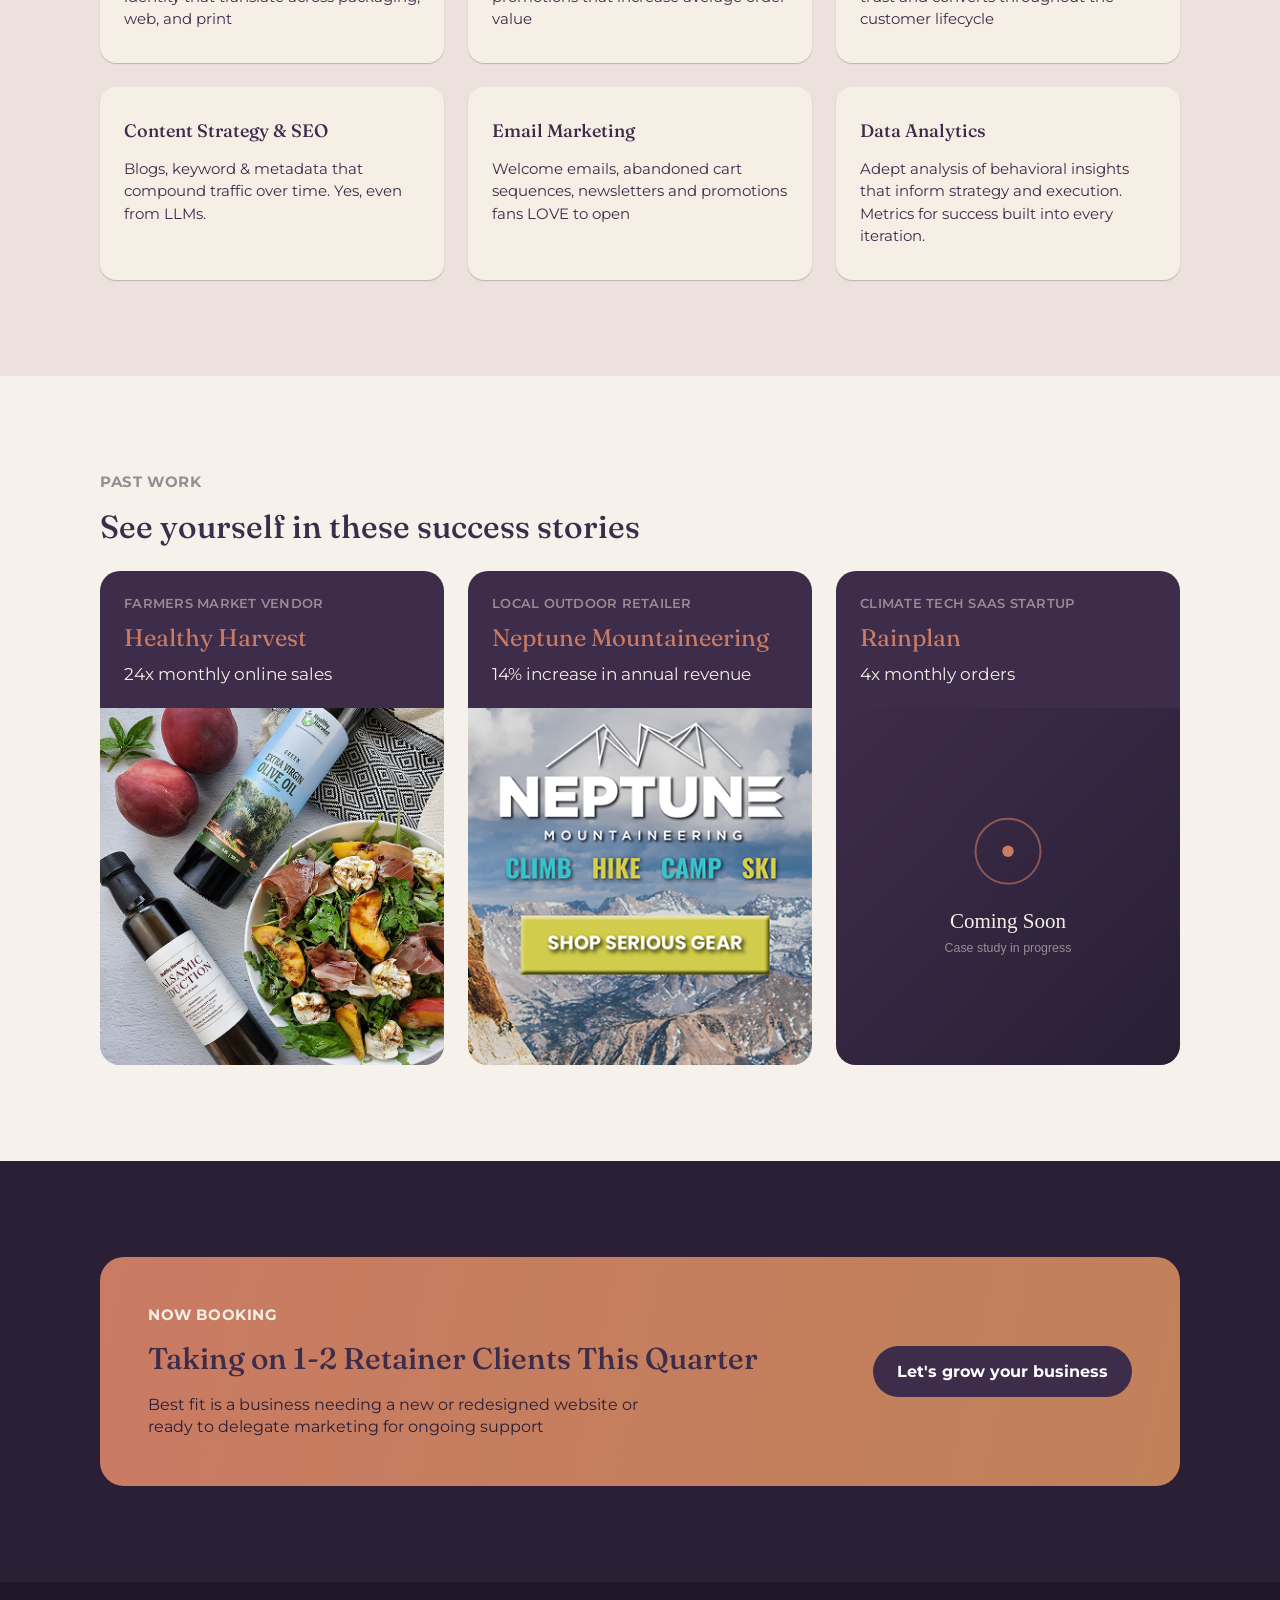
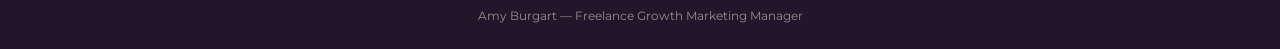
==== commit 1489273f: "Hide Additional Samples page from nav Removed the Samples link from site nav on every page and added" ====
--- a/amy-burgart-site/index.html
+++ b/amy-burgart-site/index.html
@@ -19,7 +19,6 @@
     <div class="links" id="nav-links">
       <a href="about.html">About</a>
       <a href="index.html#work">Work</a>
-      <a href="additional-samples.html">Samples</a>
       <a href="contact.html">Contact</a>
     </div>
   </div>
